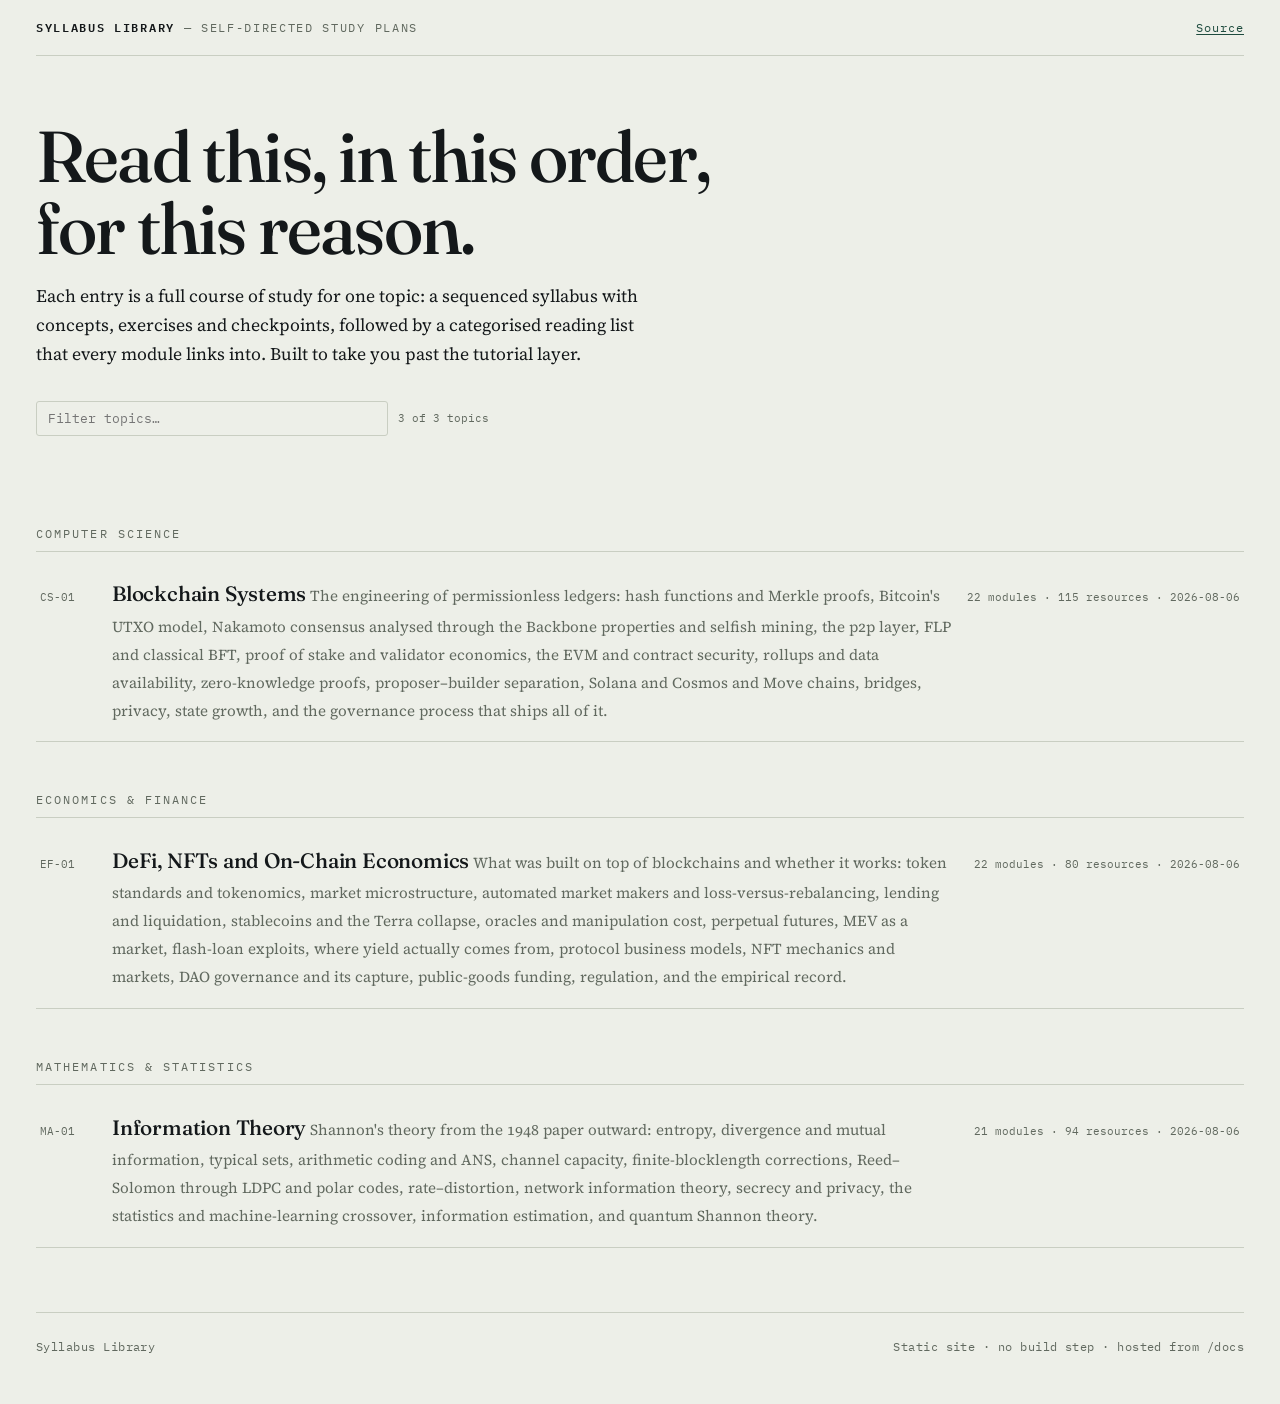
==== docs/index.html @ 89ff87d5 "Fill out the Talks & video groups on both blockchain pages The first pass shipped four entries on CS" ====
<!DOCTYPE html>
<html lang="en">
<head>
<meta charset="utf-8">
<meta name="viewport" content="width=device-width, initial-scale=1">
<title>Syllabus Library</title>
<meta name="description" content="Self-directed study plans: a deep syllabus and a vetted reading list for every topic in the library.">
<link rel="preconnect" href="https://fonts.googleapis.com">
<link rel="preconnect" href="https://fonts.gstatic.com" crossorigin>
<link href="https://fonts.googleapis.com/css2?family=Fraunces:opsz,wght@9..144,400;9..144,500&family=IBM+Plex+Mono:wght@400;600&family=Source+Serif+4:ital,opsz,wght@0,8..60,400;0,8..60,600;1,8..60,400&display=swap" rel="stylesheet">
<link rel="stylesheet" href="assets/style.css">
</head>
<body>
<a class="skip-link" href="#catalog">Skip to the catalog</a>

<div class="wrap">

  <header class="site-header">
    <a class="site-mark" href="./"><strong>Syllabus Library</strong> — self-directed study plans</a>
    <nav class="site-nav" aria-label="Site">
      <a href="https://github.com/USERNAME/REPO">Source</a>
    </nav>
  </header>

  <main>
    <div class="catalog-hero">
      <h1>Read this, in this order, for this reason.</h1>
      <p>Each entry is a full course of study for one topic: a sequenced syllabus with
         concepts, exercises and checkpoints, followed by a categorised reading list that
         every module links into. Built to take you past the tutorial layer.</p>

      <div class="filter">
        <label class="visually-hidden" for="q">Filter topics</label>
        <input id="q" type="search" placeholder="Filter topics…" autocomplete="off">
        <span class="filter-count" aria-live="polite"></span>
      </div>
    </div>

    <div id="catalog">
      <!--
        HOW TO ADD A TOPIC
        Insert a <li class="card"> inside the matching <ul class="card-list">.
        If no group fits, add a whole new <section class="cat-group"> in alphabetical
        order and delete nothing. Keep the markers below intact — they are the
        insertion points. Card template:

        <li class="card">
          <a href="TOPIC-SLUG/">
            <span class="card-code">TS-01</span>
            <span>
              <span class="card-title">Topic Title</span>
              <span class="card-desc">One line on what the syllabus covers and who it is for.</span>
            </span>
            <span class="card-meta">12 modules · 41 resources · 2026-08-02</span>
          </a>
        </li>
      -->

      <!-- CATALOG:START -->
      <section class="cat-group">
        <h2>Computer science</h2>
        <ul class="card-list">
          <li class="card">
            <a href="blockchain-systems/">
              <span class="card-code">CS-01</span>
              <span>
                <span class="card-title">Blockchain Systems</span>
                <span class="card-desc">The engineering of permissionless ledgers: hash functions and Merkle proofs, Bitcoin's UTXO model, Nakamoto consensus analysed through the Backbone properties and selfish mining, the p2p layer, FLP and classical BFT, proof of stake and validator economics, the EVM and contract security, rollups and data availability, zero-knowledge proofs, proposer–builder separation, Solana and Cosmos and Move chains, bridges, privacy, state growth, and the governance process that ships all of it.</span>
              </span>
              <span class="card-meta">22 modules · 115 resources · 2026-08-06</span>
            </a>
          </li>
        </ul>
      </section>
      <section class="cat-group">
        <h2>Economics &amp; finance</h2>
        <ul class="card-list">
          <li class="card">
            <a href="defi-and-onchain-economics/">
              <span class="card-code">EF-01</span>
              <span>
                <span class="card-title">DeFi, NFTs and On-Chain Economics</span>
                <span class="card-desc">What was built on top of blockchains and whether it works: token standards and tokenomics, market microstructure, automated market makers and loss-versus-rebalancing, lending and liquidation, stablecoins and the Terra collapse, oracles and manipulation cost, perpetual futures, MEV as a market, flash-loan exploits, where yield actually comes from, protocol business models, NFT mechanics and markets, DAO governance and its capture, public-goods funding, regulation, and the empirical record.</span>
              </span>
              <span class="card-meta">22 modules · 80 resources · 2026-08-06</span>
            </a>
          </li>
        </ul>
      </section>
      <section class="cat-group">
        <h2>Mathematics &amp; statistics</h2>
        <ul class="card-list">
          <li class="card">
            <a href="information-theory/">
              <span class="card-code">MA-01</span>
              <span>
                <span class="card-title">Information Theory</span>
                <span class="card-desc">Shannon's theory from the 1948 paper outward: entropy, divergence and mutual information, typical sets, arithmetic coding and ANS, channel capacity, finite-blocklength corrections, Reed–Solomon through LDPC and polar codes, rate–distortion, network information theory, secrecy and privacy, the statistics and machine-learning crossover, information estimation, and quantum Shannon theory.</span>
              </span>
              <span class="card-meta">21 modules · 94 resources · 2026-08-06</span>
            </a>
          </li>
        </ul>
      </section>
      <!-- CATALOG:END -->
    </div>
  </main>

  <footer class="site-footer">
    <span>Syllabus Library</span>
    <span>Static site · no build step · hosted from /docs</span>
  </footer>

</div>

<script src="assets/site.js" defer></script>
</body>
</html>
---- docs/assets/style.css ----
/* ============================================================
   Syllabus Library — shared stylesheet
   Every topic page uses these classes. Do not invent new ones
   without adding them here; page-local <style> blocks are not
   allowed. Class contract is documented in /CLAUDE.md.
   ============================================================ */

:root {
  --paper:      #edefe8;   /* cool oat paper */
  --paper-2:    #e3e6dc;   /* recessed panels */
  --ink:        #14181a;   /* body text */
  --muted:      #61695f;   /* secondary text */
  --spine:      #1e4b3e;   /* deep pine: rail, headings, links */
  --spine-soft: #d7e0d6;   /* pine at 12% */
  --mark:       #d8c24a;   /* aged mustard: citations, :target flag */
  --rule:       #c9cec2;   /* hairlines */

  --font-display: "Fraunces", Georgia, "Times New Roman", serif;
  --font-body:    "Source Serif 4", Georgia, serif;
  --font-mono:    "IBM Plex Mono", ui-monospace, "SFMono-Regular", Consolas, monospace;

  --measure: 68ch;
  --gap: 1.5rem;
}

@media (prefers-color-scheme: dark) {
  :root {
    --paper:      #10130f;
    --paper-2:    #181c17;
    --ink:        #e8ebe3;
    --muted:      #99a196;
    --spine:      #8fc9a8;
    --spine-soft: #1d271f;
    --mark:       #d8c24a;
    --rule:       #2b322a;
  }
}

*, *::before, *::after { box-sizing: border-box; }

html { scroll-behavior: smooth; scroll-padding-top: 2rem; }
@media (prefers-reduced-motion: reduce) {
  html { scroll-behavior: auto; }
  * { animation: none !important; transition: none !important; }
}

body {
  margin: 0;
  background: var(--paper);
  color: var(--ink);
  font-family: var(--font-body);
  font-size: 1.0625rem;
  line-height: 1.65;
  font-variant-numeric: oldstyle-nums;
}

a { color: var(--spine); text-underline-offset: 0.18em; }
a:focus-visible, button:focus-visible {
  outline: 2px solid var(--mark);
  outline-offset: 3px;
  border-radius: 2px;
}

.visually-hidden {
  position: absolute; width: 1px; height: 1px;
  margin: -1px; padding: 0; overflow: hidden;
  clip: rect(0 0 0 0); white-space: nowrap; border: 0;
}

.skip-link {
  position: absolute; left: -9999px; top: 0;
  background: var(--spine); color: var(--paper);
  padding: 0.6rem 1rem; z-index: 10;
}
.skip-link:focus { left: 0; }

/* ---------- shell ---------- */

.wrap { max-width: 78rem; margin: 0 auto; padding: 0 1.25rem; }

.site-header {
  border-bottom: 1px solid var(--rule);
  padding: 1.1rem 0;
  display: flex; align-items: baseline; justify-content: space-between; gap: 1rem;
  flex-wrap: wrap;
}
.site-mark {
  font-family: var(--font-mono);
  font-size: 0.75rem; letter-spacing: 0.14em; text-transform: uppercase;
  color: var(--muted); text-decoration: none;
}
.site-mark strong { color: var(--ink); font-weight: 600; }
.site-nav { font-family: var(--font-mono); font-size: 0.75rem; letter-spacing: 0.08em; }
.site-nav a { margin-left: 1.1rem; }

.site-footer {
  margin-top: 4rem; border-top: 1px solid var(--rule);
  padding: 1.5rem 0 3rem;
  font-family: var(--font-mono); font-size: 0.72rem;
  color: var(--muted); letter-spacing: 0.04em;
  display: flex; justify-content: space-between; gap: 1rem; flex-wrap: wrap;
}

/* ---------- topic hero ---------- */

.topic-hero { padding: 3.5rem 0 2rem; border-bottom: 1px solid var(--rule); }
.eyebrow {
  font-family: var(--font-mono); font-size: 0.72rem;
  letter-spacing: 0.18em; text-transform: uppercase; color: var(--muted);
  margin: 0 0 0.9rem;
}
.topic-hero h1 {
  font-family: var(--font-display);
  font-weight: 500; font-size: clamp(2.4rem, 6vw, 4rem);
  line-height: 1.02; letter-spacing: -0.02em; margin: 0 0 1rem;
  max-width: 20ch;
}
.lede { max-width: var(--measure); font-size: 1.1rem; margin: 0 0 1.5rem; }
.meta-row {
  display: flex; flex-wrap: wrap; gap: 0.4rem 0.5rem;
  font-family: var(--font-mono); font-size: 0.7rem; letter-spacing: 0.06em;
  text-transform: uppercase;
}
.meta {
  border: 1px solid var(--rule); border-radius: 999px;
  padding: 0.25rem 0.7rem; color: var(--muted);
}

/* ---------- two-column layout with module spine ---------- */

.layout {
  display: grid; grid-template-columns: 13.5rem minmax(0, 1fr);
  gap: 3rem; padding-top: 2.5rem; align-items: start;
}
@media (max-width: 62rem) { .layout { grid-template-columns: 1fr; gap: 1.5rem; } }

.rail { position: sticky; top: 1.5rem; font-family: var(--font-mono); font-size: 0.72rem; }
@media (max-width: 62rem) {
  .rail { position: static; border-bottom: 1px solid var(--rule); padding-bottom: 1rem; }
}
.rail-label {
  letter-spacing: 0.16em; text-transform: uppercase; color: var(--muted);
  margin: 0 0 0.75rem;
}
.rail-list { list-style: none; margin: 0; padding: 0; }
.rail-item { border-left: 2px solid var(--rule); }
.rail-item a {
  display: grid; grid-template-columns: 2.6rem 1fr; gap: 0.4rem;
  padding: 0.32rem 0 0.32rem 0.7rem;
  text-decoration: none; color: var(--muted); line-height: 1.35;
}
.rail-item a:hover { color: var(--ink); }
.rail-item.is-active { border-left-color: var(--spine); }
.rail-item.is-active a { color: var(--spine); }
.rail-code { color: var(--muted); }

/* ---------- sections & modules ---------- */

.content { min-width: 0; }
.section { margin: 0 0 3.5rem; }
.section > p, .section > ul, .section > ol { max-width: var(--measure); }
.section-title {
  font-family: var(--font-mono); font-size: 0.72rem;
  letter-spacing: 0.18em; text-transform: uppercase; color: var(--muted);
  font-weight: 400; margin: 0 0 1.1rem;
  padding-bottom: 0.5rem; border-bottom: 1px solid var(--rule);
}

.module { padding: 2rem 0; border-top: 1px solid var(--rule); scroll-margin-top: 1.5rem; }
.module:first-of-type { border-top: none; padding-top: 0.5rem; }
.module-head { display: flex; align-items: baseline; gap: 0.85rem; flex-wrap: wrap; }
.module-code {
  font-family: var(--font-mono); font-size: 0.72rem; letter-spacing: 0.1em;
  color: var(--paper); background: var(--spine);
  padding: 0.2rem 0.5rem; border-radius: 3px;
}
.module-title {
  font-family: var(--font-display); font-weight: 500;
  font-size: clamp(1.5rem, 3vw, 2rem); line-height: 1.15;
  letter-spacing: -0.015em; margin: 0;
}
.module-effort {
  font-family: var(--font-mono); font-size: 0.7rem;
  color: var(--muted); letter-spacing: 0.06em;
}
.module-why { max-width: var(--measure); font-style: italic; color: var(--muted); margin: 0.9rem 0 1.4rem; }
.module h4 {
  font-family: var(--font-mono); font-size: 0.7rem; font-weight: 400;
  letter-spacing: 0.16em; text-transform: uppercase; color: var(--muted);
  margin: 1.5rem 0 0.5rem;
}
.module ul, .module ol { max-width: var(--measure); padding-left: 1.15rem; margin: 0.4rem 0; }
.module li { margin: 0.35rem 0; }
.concepts > li > ul { margin-top: 0.3rem; }

/* ---------- citations (module -> resource) ---------- */

/* Citation titles wrap: real resource titles run to 70+ characters and would
   otherwise force horizontal scrolling on narrow screens. The R-NN code must
   still never orphan from the title, so ::after is glued to the last word with
   a non-breaking space and kept unbreakable itself. */
.cite {
  text-decoration: none;
  border-bottom: 2px solid var(--mark);
  padding-bottom: 0.05em;
  overflow-wrap: break-word;
}
.cite:hover { background: color-mix(in srgb, var(--mark) 28%, transparent); }
.cite::after {
  content: "\00a0" attr(data-code);
  font-family: var(--font-mono); font-size: 0.68em; color: var(--muted);
  white-space: nowrap;
}
/* Inline code. Identifier-length tokens (process_attestation, eth_getStorageAt)
   are unbreakable by default, so a single one sets the min-content width of its
   flex line and pushes the whole page into horizontal scroll at 380 px — the
   same failure mode the .cite rule above exists to prevent. `anywhere` rather
   than `break-word`: only `anywhere` shrinks the element's min-content width,
   and min-content is what sizes the flex line inside .assigned li. */
code {
  font-family: var(--font-mono);
  font-size: 0.86em;
  overflow-wrap: anywhere;
}

.assigned { list-style: none; padding-left: 0 !important; }
.assigned li { display: flex; gap: 0.55rem; align-items: baseline; }
.assigned li::before {
  content: "→"; color: var(--muted); font-family: var(--font-mono); font-size: 0.8em;
}

/* ---------- callouts ---------- */

.callout {
  max-width: var(--measure);
  background: var(--paper-2);
  border-left: 3px solid var(--rule);
  padding: 0.9rem 1.1rem; margin: 1.1rem 0;
  border-radius: 0 4px 4px 0;
}
.callout > :first-child { margin-top: 0; }
.callout > :last-child { margin-bottom: 0; }
.callout h4 { margin-top: 0 !important; }
.callout--practice { border-left-color: var(--spine); }
.callout--check    { border-left-color: var(--mark); }
.callout--trap     { border-left-color: var(--muted); }

/* ---------- checklists ---------- */

.checklist { list-style: none; padding-left: 0; max-width: var(--measure); }
.checklist li { display: flex; gap: 0.7rem; align-items: baseline; margin: 0.5rem 0; }
.checklist li::before {
  content: "☐"; color: var(--spine); font-size: 1.05em; line-height: 1;
}

/* ---------- resources ---------- */

.resource-group { margin: 0 0 2.5rem; }
.resource-group h3 {
  font-family: var(--font-display); font-weight: 500; font-size: 1.35rem;
  margin: 0 0 0.25rem; letter-spacing: -0.01em;
}
.resource-group > p { max-width: var(--measure); color: var(--muted); margin: 0 0 1rem; font-size: 0.95rem; }
.resource-list { list-style: none; margin: 0; padding: 0; }

.resource {
  border-top: 1px solid var(--rule);
  padding: 1.1rem 0 1.1rem 4.25rem;
  position: relative;
  scroll-margin-top: 2rem;
}
.resource:last-child { border-bottom: 1px solid var(--rule); }
@media (max-width: 40rem) { .resource { padding-left: 0; } }

.r-code {
  position: absolute; left: 0; top: 1.15rem;
  font-family: var(--font-mono); font-size: 0.7rem; letter-spacing: 0.08em;
  color: var(--muted);
}
@media (max-width: 40rem) { .r-code { position: static; display: block; margin-bottom: 0.3rem; } }

.r-title { font-weight: 600; }
.r-byline { color: var(--muted); }
.r-note { max-width: var(--measure); margin: 0.35rem 0 0.5rem; }
.r-tags { display: flex; flex-wrap: wrap; gap: 0.35rem; margin: 0.5rem 0 0; }
.tag {
  font-family: var(--font-mono); font-size: 0.64rem; letter-spacing: 0.08em;
  text-transform: uppercase; color: var(--muted);
  border: 1px solid var(--rule); border-radius: 3px; padding: 0.15rem 0.45rem;
}
.tag--free  { color: var(--spine); border-color: var(--spine); }
.tag--paid  { color: var(--muted); }
.tag--core  { background: var(--spine); color: var(--paper); border-color: var(--spine); }
.tag--unverified { border-style: dashed; }
.r-used {
  display: block; margin-top: 0.45rem;
  font-family: var(--font-mono); font-size: 0.68rem; color: var(--muted);
}
.r-used a { margin-right: 0.4rem; }

/* jump-to-resource flag */
.resource:target { background: color-mix(in srgb, var(--mark) 22%, transparent); }
.resource:target .r-code { color: var(--ink); }

/* ---------- index / catalog ---------- */

.catalog-hero { padding: 4rem 0 2.5rem; }
.catalog-hero h1 {
  font-family: var(--font-display); font-weight: 500;
  font-size: clamp(2.6rem, 7vw, 4.5rem); line-height: 1; letter-spacing: -0.025em;
  margin: 0 0 1.1rem; max-width: 16ch;
}
.catalog-hero p { max-width: var(--measure); font-size: 1.1rem; margin: 0; }

.filter { margin: 2rem 0 0; display: flex; gap: 0.6rem; align-items: center; flex-wrap: wrap; }
.filter input {
  font-family: var(--font-mono); font-size: 0.8rem;
  background: transparent; color: var(--ink);
  border: 1px solid var(--rule); border-radius: 3px;
  padding: 0.5rem 0.7rem; width: min(22rem, 100%);
}
.filter-count { font-family: var(--font-mono); font-size: 0.7rem; color: var(--muted); }

.cat-group { margin: 3rem 0 0; }
.cat-group > h2 {
  font-family: var(--font-mono); font-size: 0.72rem; font-weight: 400;
  letter-spacing: 0.18em; text-transform: uppercase; color: var(--muted);
  border-bottom: 1px solid var(--rule); padding-bottom: 0.5rem; margin: 0 0 0.5rem;
}
.card-list { list-style: none; margin: 0; padding: 0; }
.card { border-bottom: 1px solid var(--rule); }
.card > a {
  display: grid; grid-template-columns: 3.5rem minmax(0, 1fr) auto;
  gap: 1rem; align-items: baseline;
  padding: 1.1rem 0.25rem; text-decoration: none; color: inherit;
}
@media (max-width: 46rem) {
  .card > a { grid-template-columns: 1fr; gap: 0.35rem; }
}
.card > a:hover { background: var(--spine-soft); }
.card-code { font-family: var(--font-mono); font-size: 0.7rem; color: var(--muted); }
.card-title { font-family: var(--font-display); font-size: 1.3rem; font-weight: 500; letter-spacing: -0.01em; }
.card-desc { color: var(--muted); font-size: 0.95rem; margin-top: 0.2rem; }
.card-meta { font-family: var(--font-mono); font-size: 0.68rem; color: var(--muted); white-space: nowrap; }
.empty-state {
  border: 1px dashed var(--rule); border-radius: 4px;
  padding: 2rem; color: var(--muted); max-width: var(--measure);
}
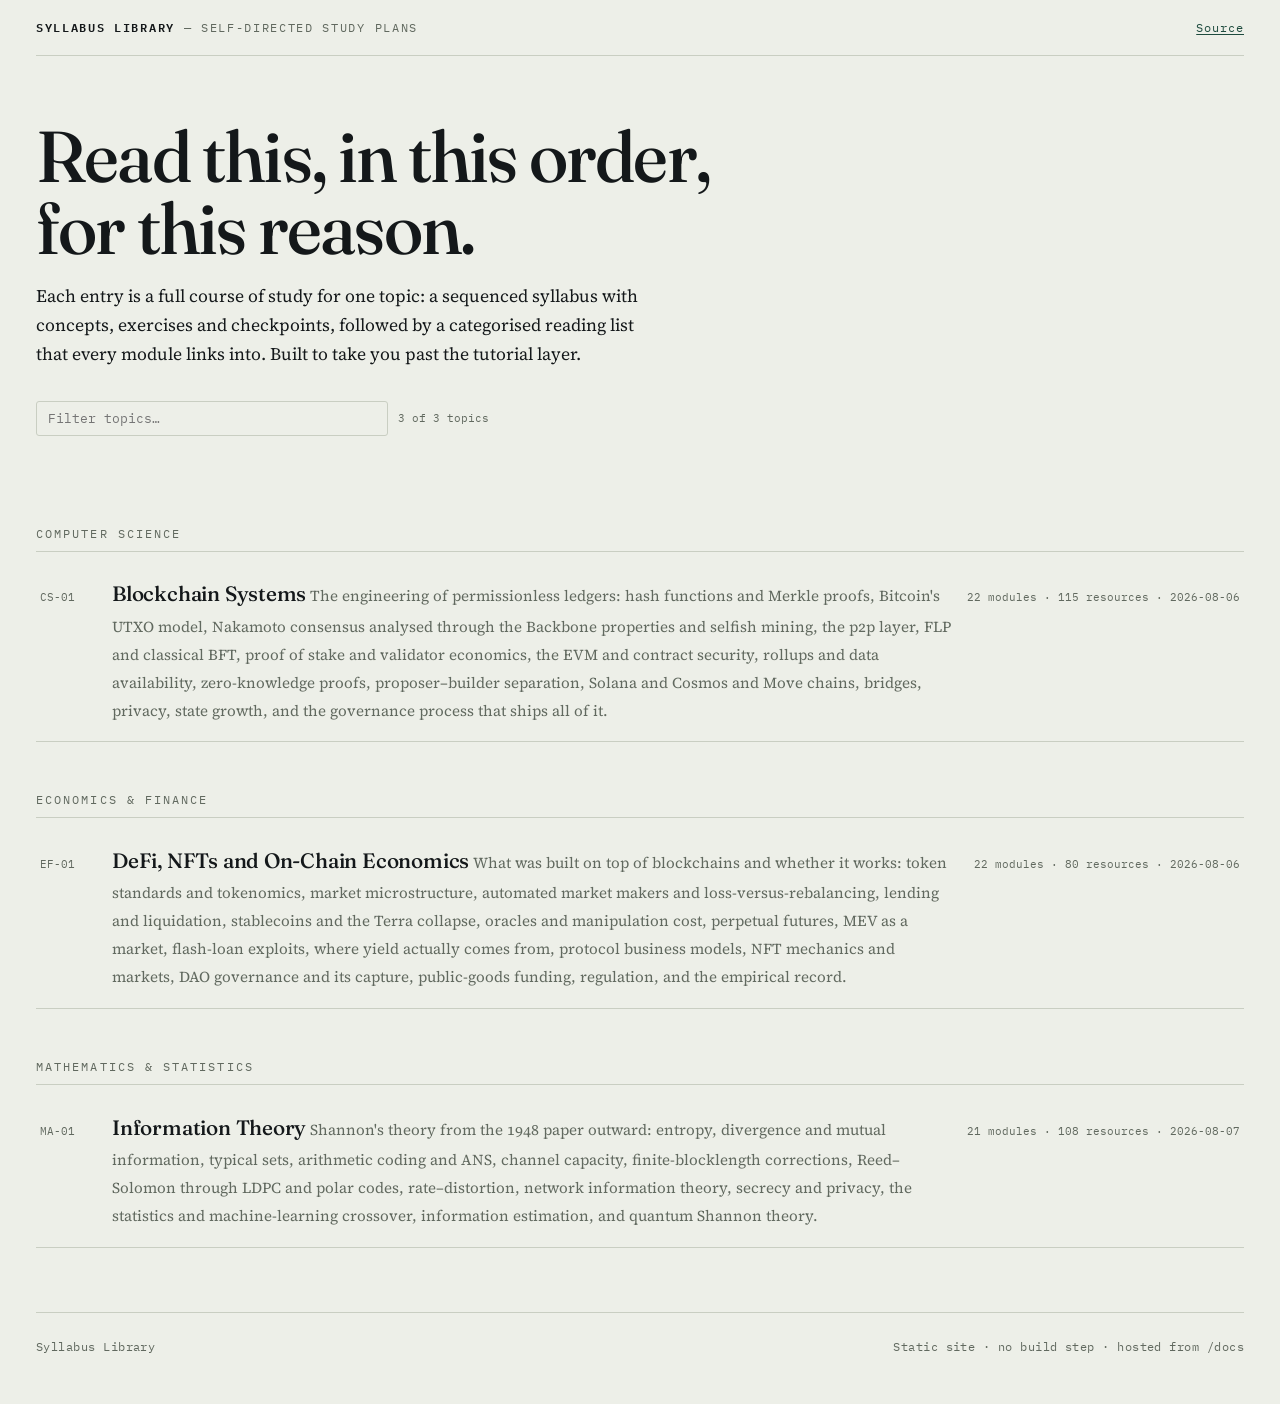
==== commit 2f231ac3: "Fill out the Talks & video group on the Information Theory page The thin-group rule added to CLAUDE." ====
--- a/docs/index.html
+++ b/docs/index.html
@@ -97,7 +97,7 @@
                 <span class="card-title">Information Theory</span>
                 <span class="card-desc">Shannon's theory from the 1948 paper outward: entropy, divergence and mutual information, typical sets, arithmetic coding and ANS, channel capacity, finite-blocklength corrections, Reed–Solomon through LDPC and polar codes, rate–distortion, network information theory, secrecy and privacy, the statistics and machine-learning crossover, information estimation, and quantum Shannon theory.</span>
               </span>
-              <span class="card-meta">21 modules · 94 resources · 2026-08-06</span>
+              <span class="card-meta">21 modules · 108 resources · 2026-08-07</span>
             </a>
           </li>
         </ul>
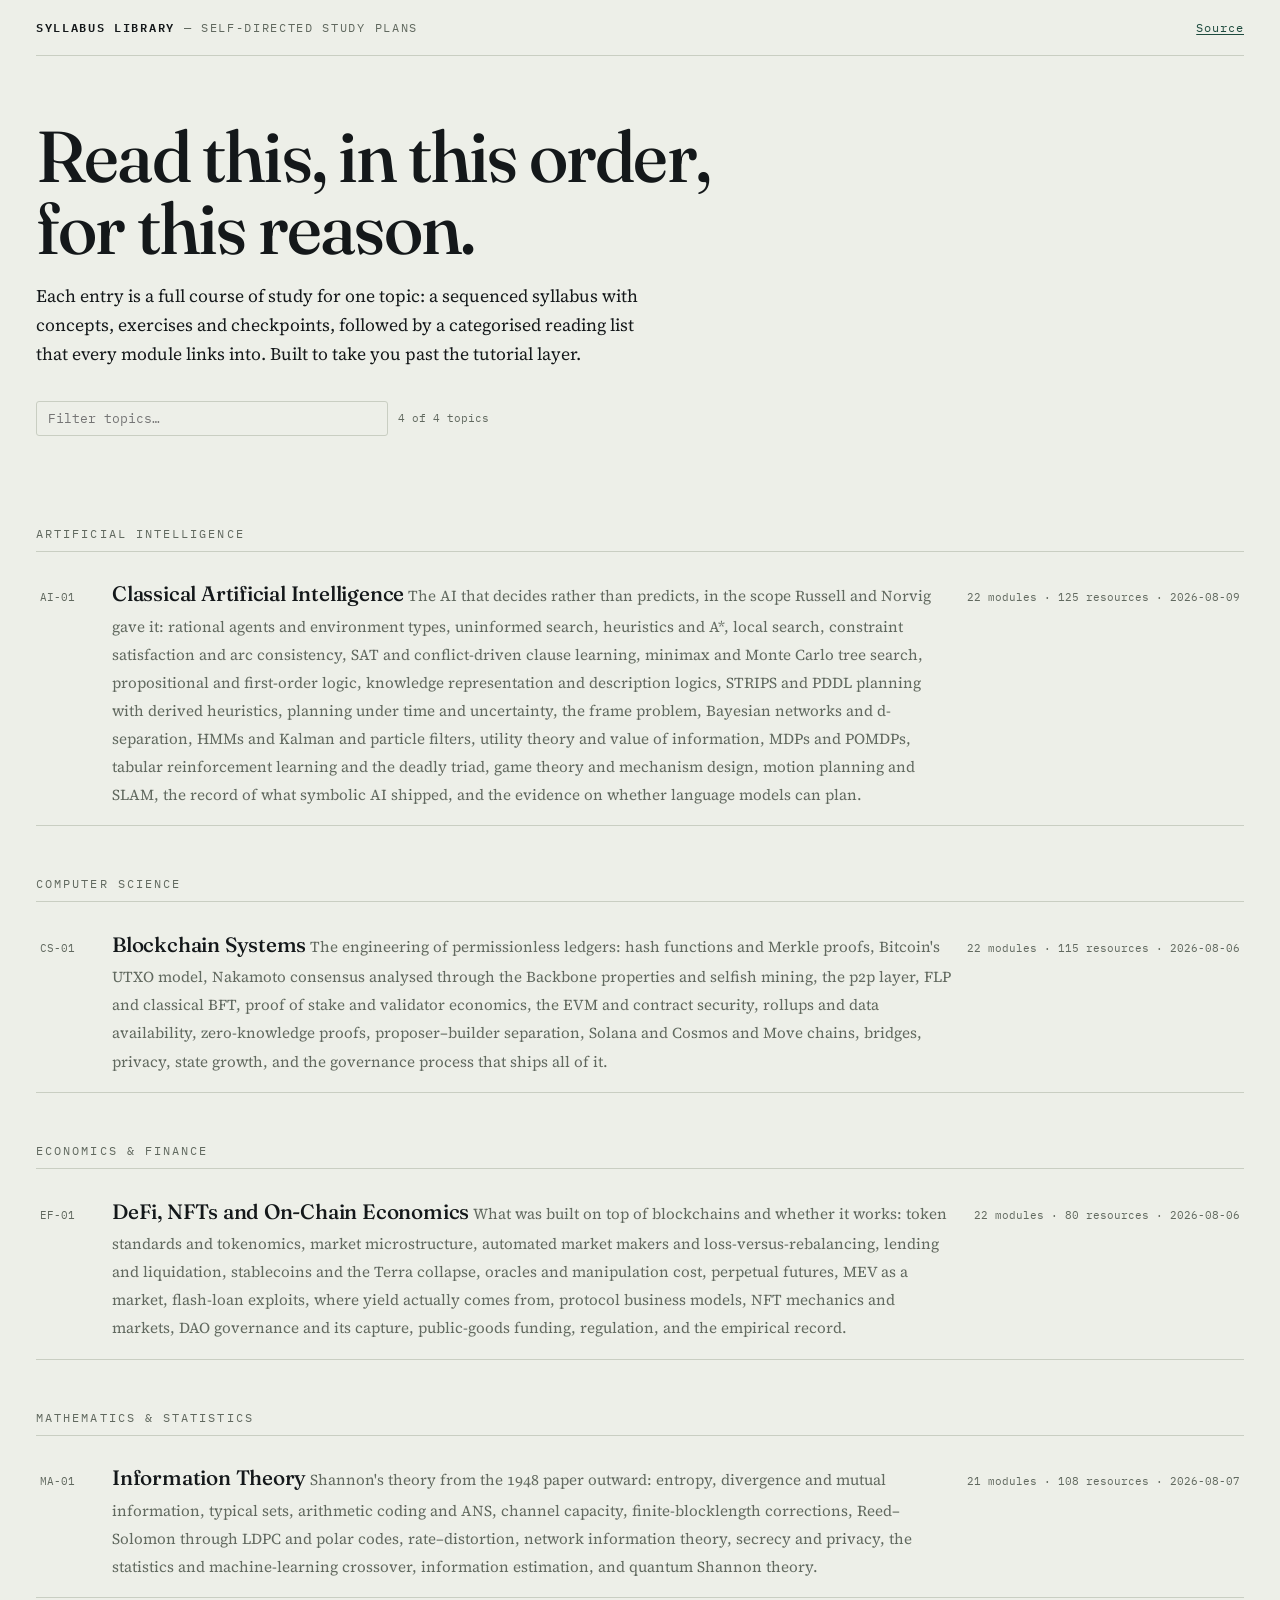
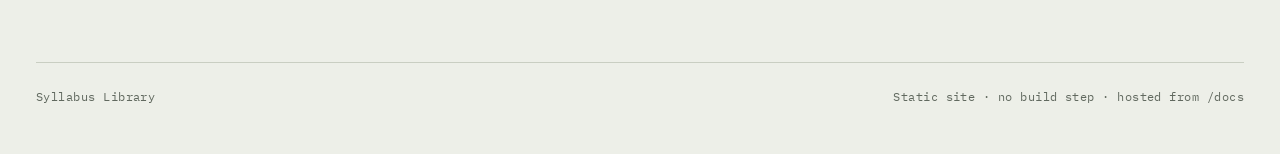
==== commit 136978fb: "Add Classical Artificial Intelligence syllabus (AI-01) The library had no AI or machine-learning cov" ====
--- a/docs/index.html
+++ b/docs/index.html
@@ -58,6 +58,21 @@
 
       <!-- CATALOG:START -->
       <section class="cat-group">
+        <h2>Artificial intelligence</h2>
+        <ul class="card-list">
+          <li class="card">
+            <a href="classical-ai/">
+              <span class="card-code">AI-01</span>
+              <span>
+                <span class="card-title">Classical Artificial Intelligence</span>
+                <span class="card-desc">The AI that decides rather than predicts, in the scope Russell and Norvig gave it: rational agents and environment types, uninformed search, heuristics and A*, local search, constraint satisfaction and arc consistency, SAT and conflict-driven clause learning, minimax and Monte Carlo tree search, propositional and first-order logic, knowledge representation and description logics, STRIPS and PDDL planning with derived heuristics, planning under time and uncertainty, the frame problem, Bayesian networks and d-separation, HMMs and Kalman and particle filters, utility theory and value of information, MDPs and POMDPs, tabular reinforcement learning and the deadly triad, game theory and mechanism design, motion planning and SLAM, the record of what symbolic AI shipped, and the evidence on whether language models can plan.</span>
+              </span>
+              <span class="card-meta">22 modules · 125 resources · 2026-08-09</span>
+            </a>
+          </li>
+        </ul>
+      </section>
+      <section class="cat-group">
         <h2>Computer science</h2>
         <ul class="card-list">
           <li class="card">
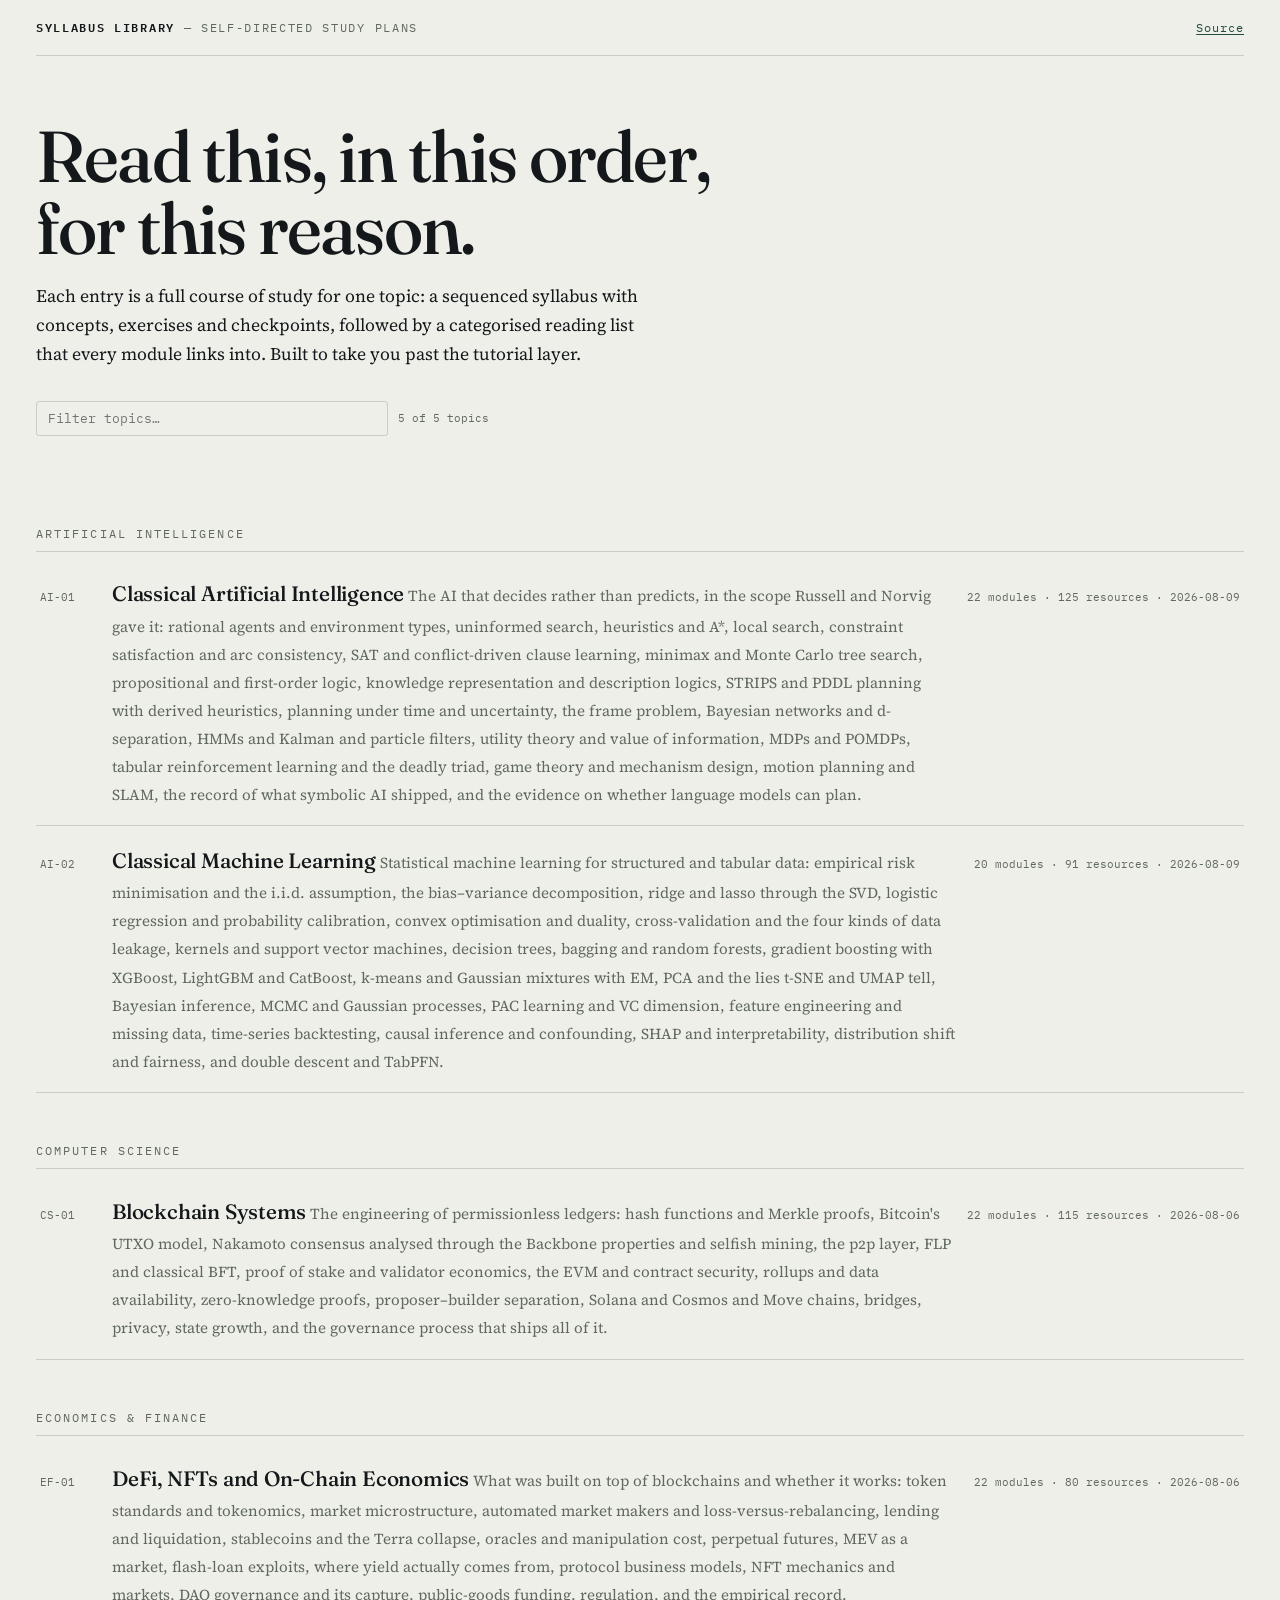
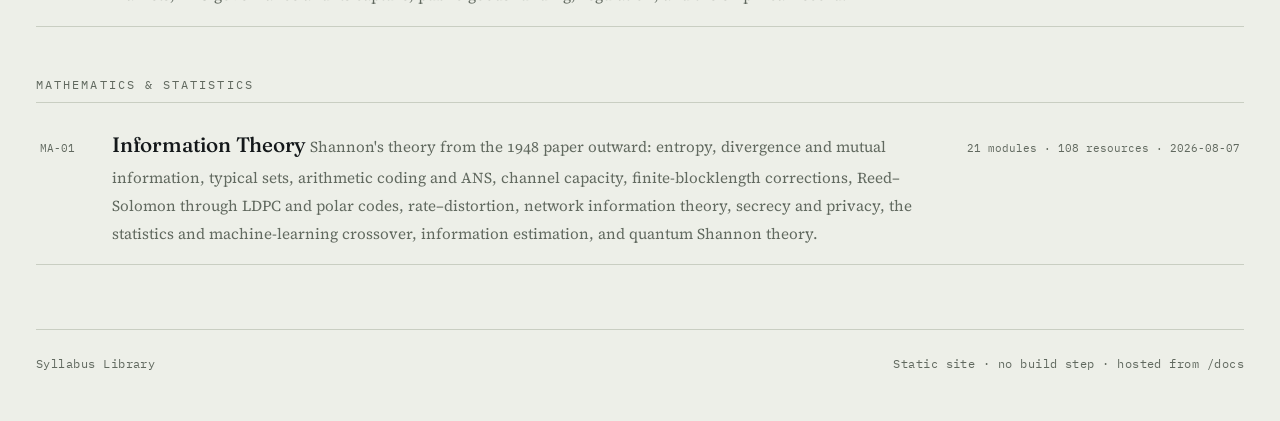
==== commit f6774bf1: "Add Classical Machine Learning syllabus (AI-02) Second of five. Statistical machine learning for str" ====
--- a/docs/index.html
+++ b/docs/index.html
@@ -70,6 +70,16 @@
               <span class="card-meta">22 modules · 125 resources · 2026-08-09</span>
             </a>
           </li>
+          <li class="card">
+            <a href="classical-machine-learning/">
+              <span class="card-code">AI-02</span>
+              <span>
+                <span class="card-title">Classical Machine Learning</span>
+                <span class="card-desc">Statistical machine learning for structured and tabular data: empirical risk minimisation and the i.i.d. assumption, the bias–variance decomposition, ridge and lasso through the SVD, logistic regression and probability calibration, convex optimisation and duality, cross-validation and the four kinds of data leakage, kernels and support vector machines, decision trees, bagging and random forests, gradient boosting with XGBoost, LightGBM and CatBoost, k-means and Gaussian mixtures with EM, PCA and the lies t-SNE and UMAP tell, Bayesian inference, MCMC and Gaussian processes, PAC learning and VC dimension, feature engineering and missing data, time-series backtesting, causal inference and confounding, SHAP and interpretability, distribution shift and fairness, and double descent and TabPFN.</span>
+              </span>
+              <span class="card-meta">20 modules · 91 resources · 2026-08-09</span>
+            </a>
+          </li>
         </ul>
       </section>
       <section class="cat-group">
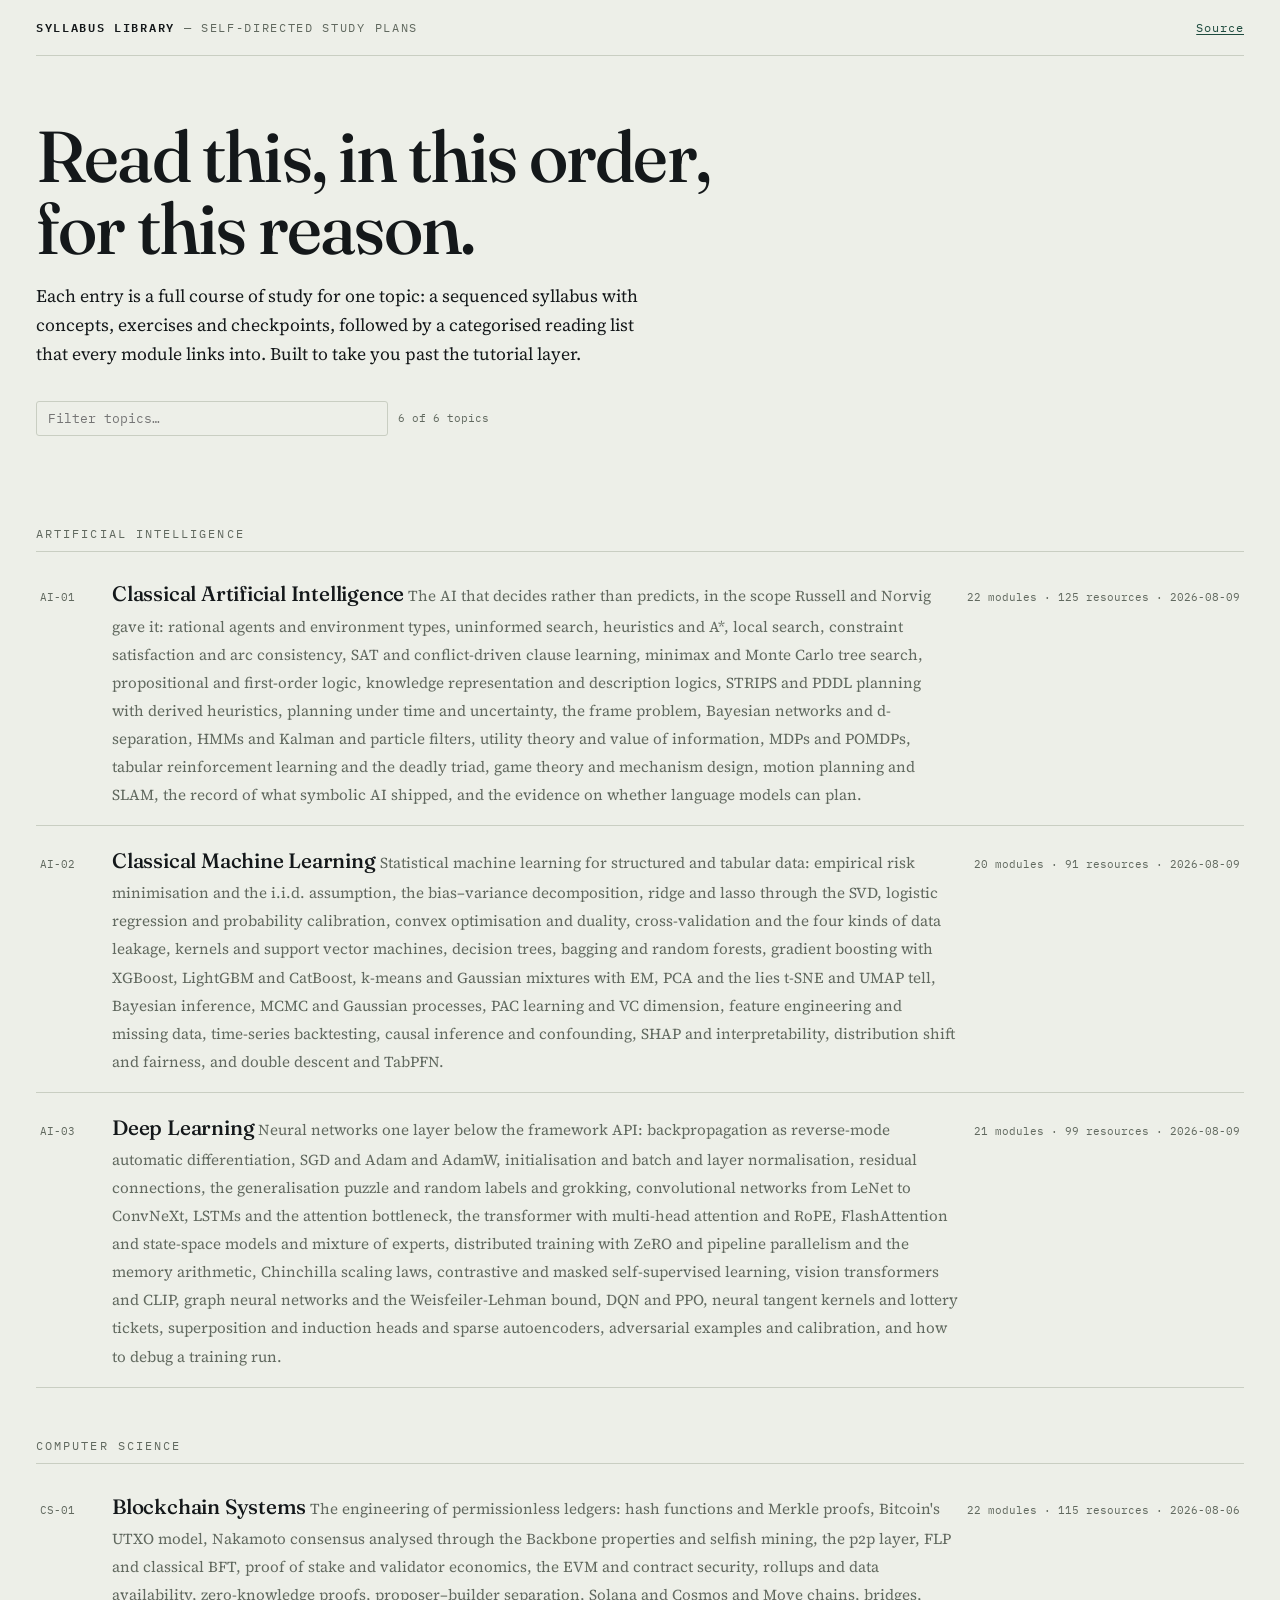
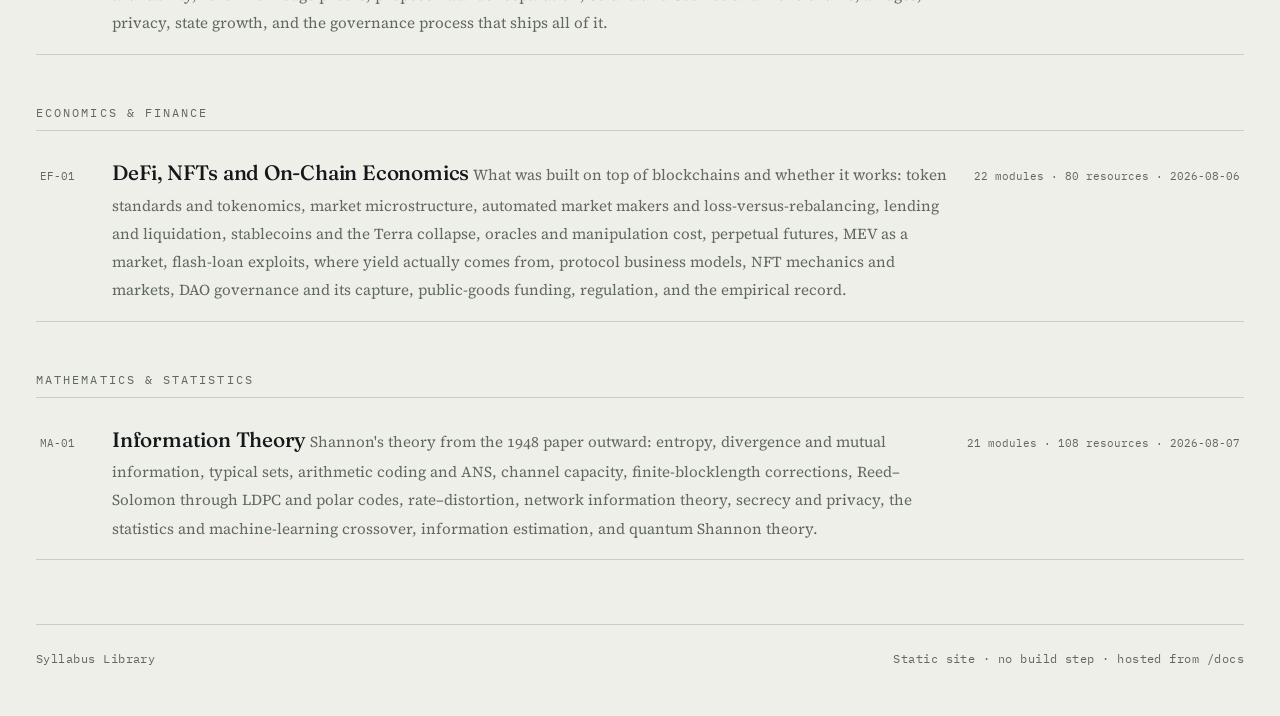
==== commit 12721063: "Add Deep Learning syllabus (AI-03) Third of five. Neural networks one layer below the framework API," ====
--- a/docs/index.html
+++ b/docs/index.html
@@ -80,6 +80,16 @@
               <span class="card-meta">20 modules · 91 resources · 2026-08-09</span>
             </a>
           </li>
+          <li class="card">
+            <a href="deep-learning/">
+              <span class="card-code">AI-03</span>
+              <span>
+                <span class="card-title">Deep Learning</span>
+                <span class="card-desc">Neural networks one layer below the framework API: backpropagation as reverse-mode automatic differentiation, SGD and Adam and AdamW, initialisation and batch and layer normalisation, residual connections, the generalisation puzzle and random labels and grokking, convolutional networks from LeNet to ConvNeXt, LSTMs and the attention bottleneck, the transformer with multi-head attention and RoPE, FlashAttention and state-space models and mixture of experts, distributed training with ZeRO and pipeline parallelism and the memory arithmetic, Chinchilla scaling laws, contrastive and masked self-supervised learning, vision transformers and CLIP, graph neural networks and the Weisfeiler-Lehman bound, DQN and PPO, neural tangent kernels and lottery tickets, superposition and induction heads and sparse autoencoders, adversarial examples and calibration, and how to debug a training run.</span>
+              </span>
+              <span class="card-meta">21 modules · 99 resources · 2026-08-09</span>
+            </a>
+          </li>
         </ul>
       </section>
       <section class="cat-group">
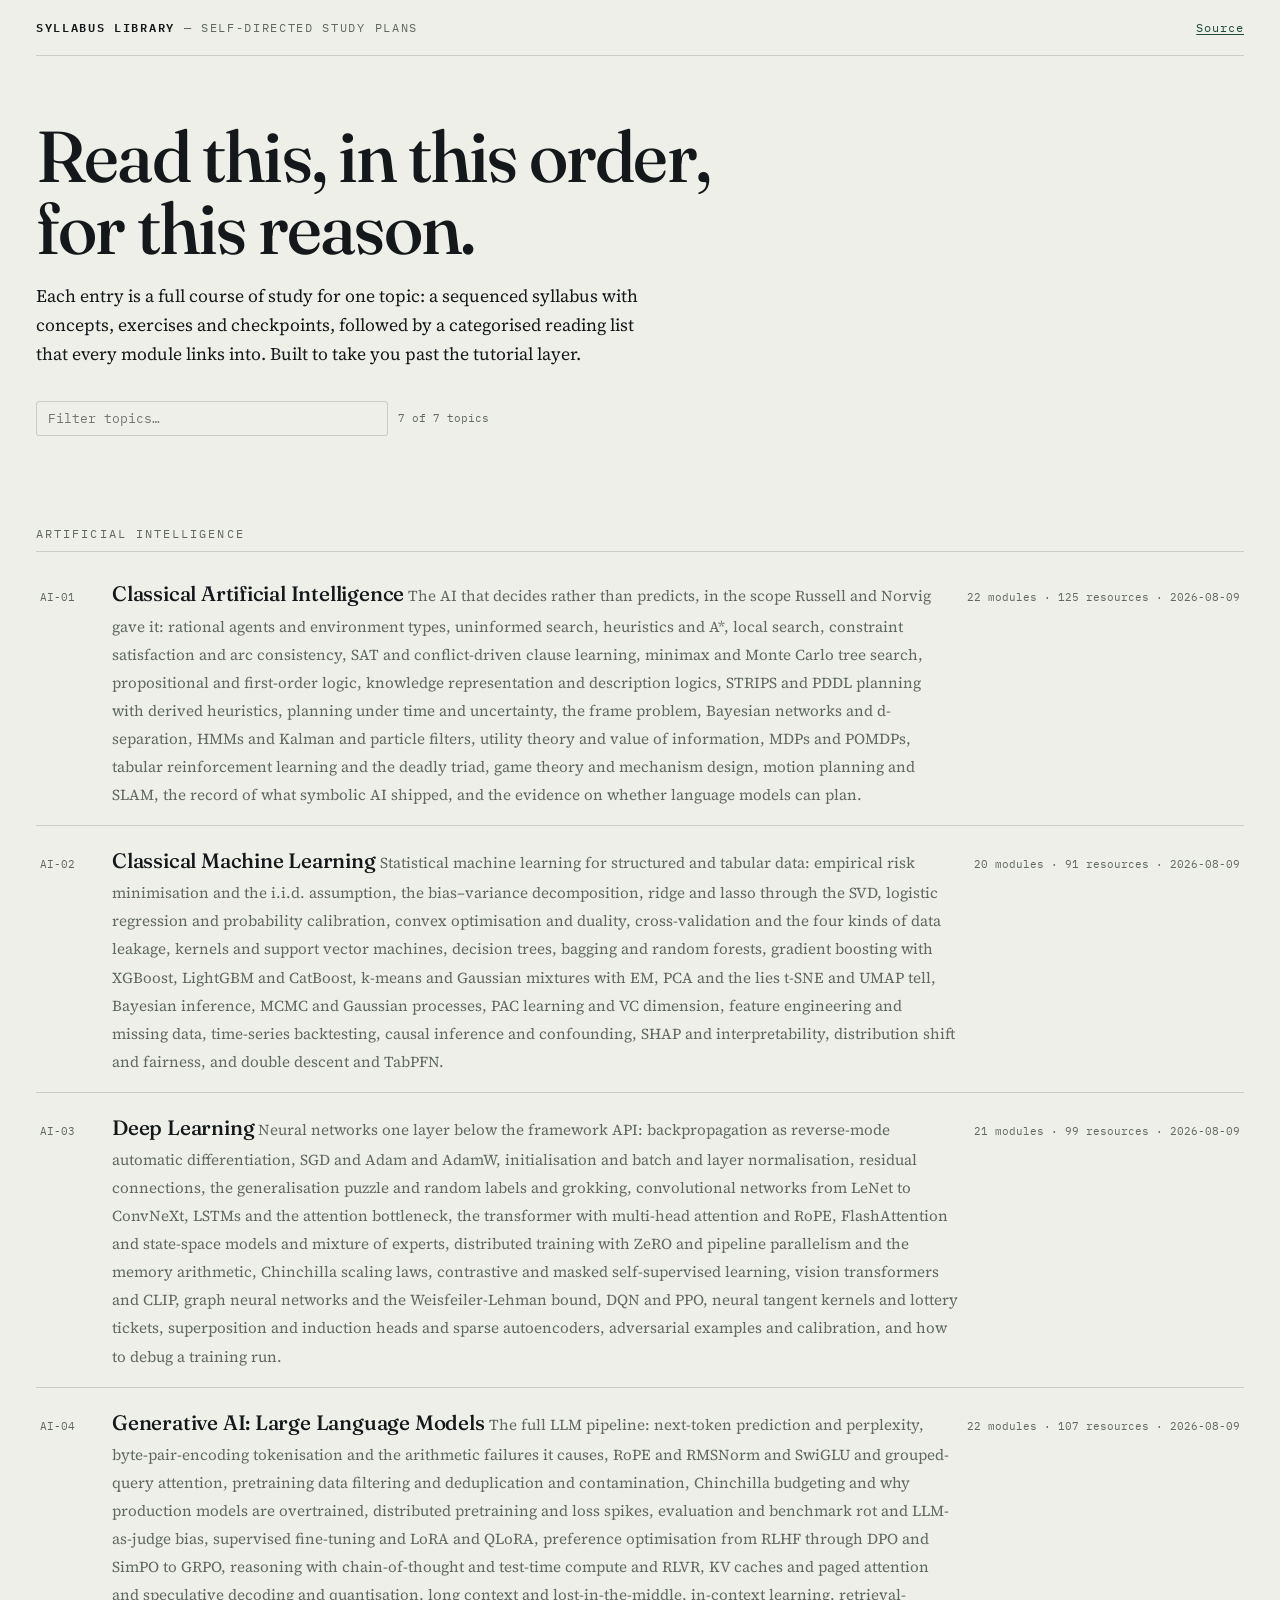
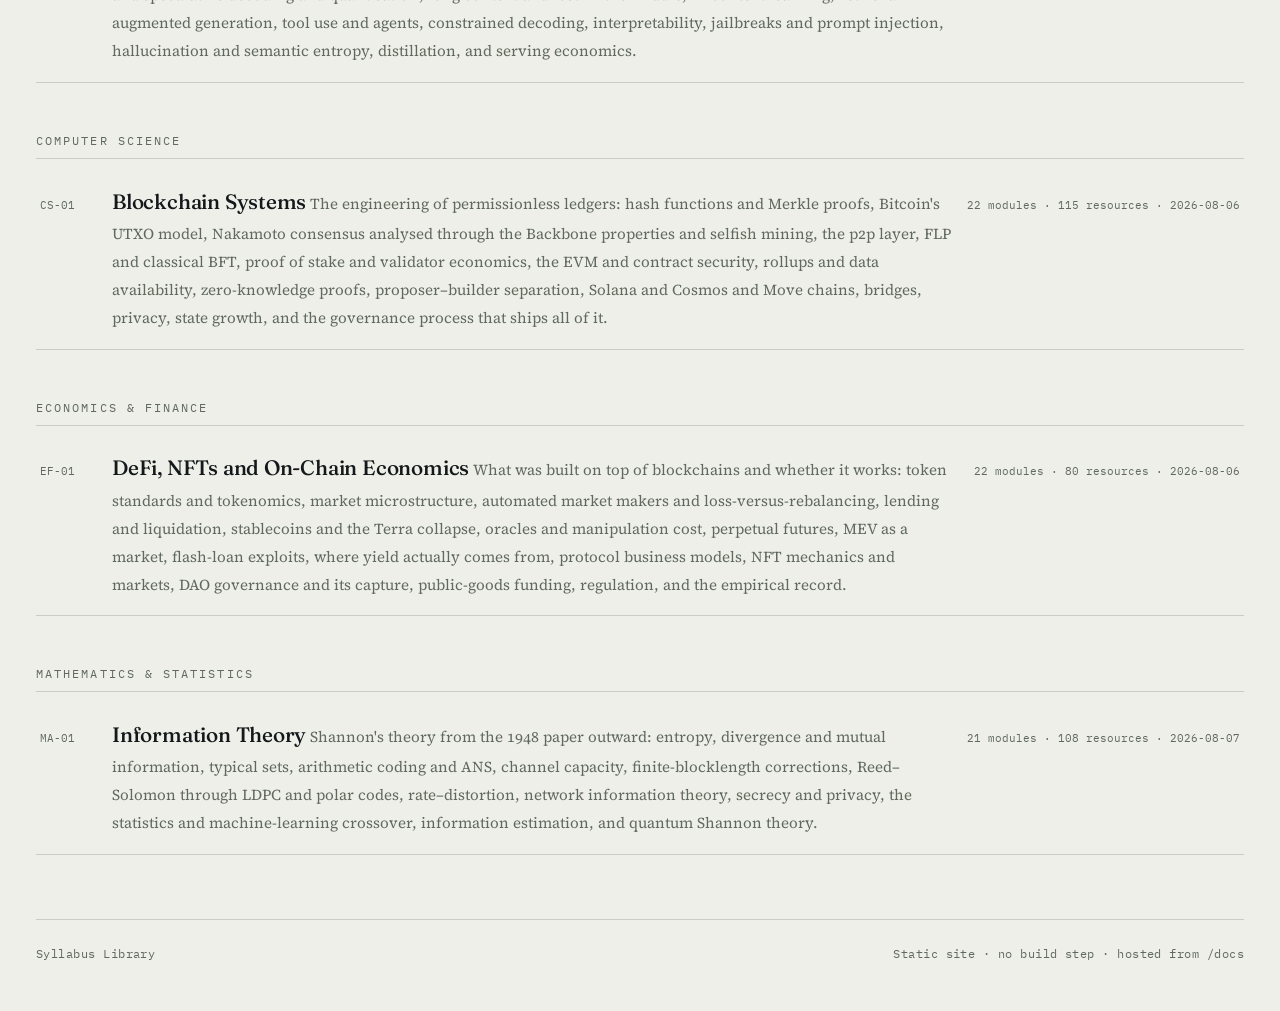
==== commit 6a86a442: "Add Large Language Models syllabus (AI-04) Fourth of five. The full LLM pipeline, assuming the trans" ====
--- a/docs/index.html
+++ b/docs/index.html
@@ -90,6 +90,16 @@
               <span class="card-meta">21 modules · 99 resources · 2026-08-09</span>
             </a>
           </li>
+          <li class="card">
+            <a href="large-language-models/">
+              <span class="card-code">AI-04</span>
+              <span>
+                <span class="card-title">Generative AI: Large Language Models</span>
+                <span class="card-desc">The full LLM pipeline: next-token prediction and perplexity, byte-pair-encoding tokenisation and the arithmetic failures it causes, RoPE and RMSNorm and SwiGLU and grouped-query attention, pretraining data filtering and deduplication and contamination, Chinchilla budgeting and why production models are overtrained, distributed pretraining and loss spikes, evaluation and benchmark rot and LLM-as-judge bias, supervised fine-tuning and LoRA and QLoRA, preference optimisation from RLHF through DPO and SimPO to GRPO, reasoning with chain-of-thought and test-time compute and RLVR, KV caches and paged attention and speculative decoding and quantisation, long context and lost-in-the-middle, in-context learning, retrieval-augmented generation, tool use and agents, constrained decoding, interpretability, jailbreaks and prompt injection, hallucination and semantic entropy, distillation, and serving economics.</span>
+              </span>
+              <span class="card-meta">22 modules · 107 resources · 2026-08-09</span>
+            </a>
+          </li>
         </ul>
       </section>
       <section class="cat-group">
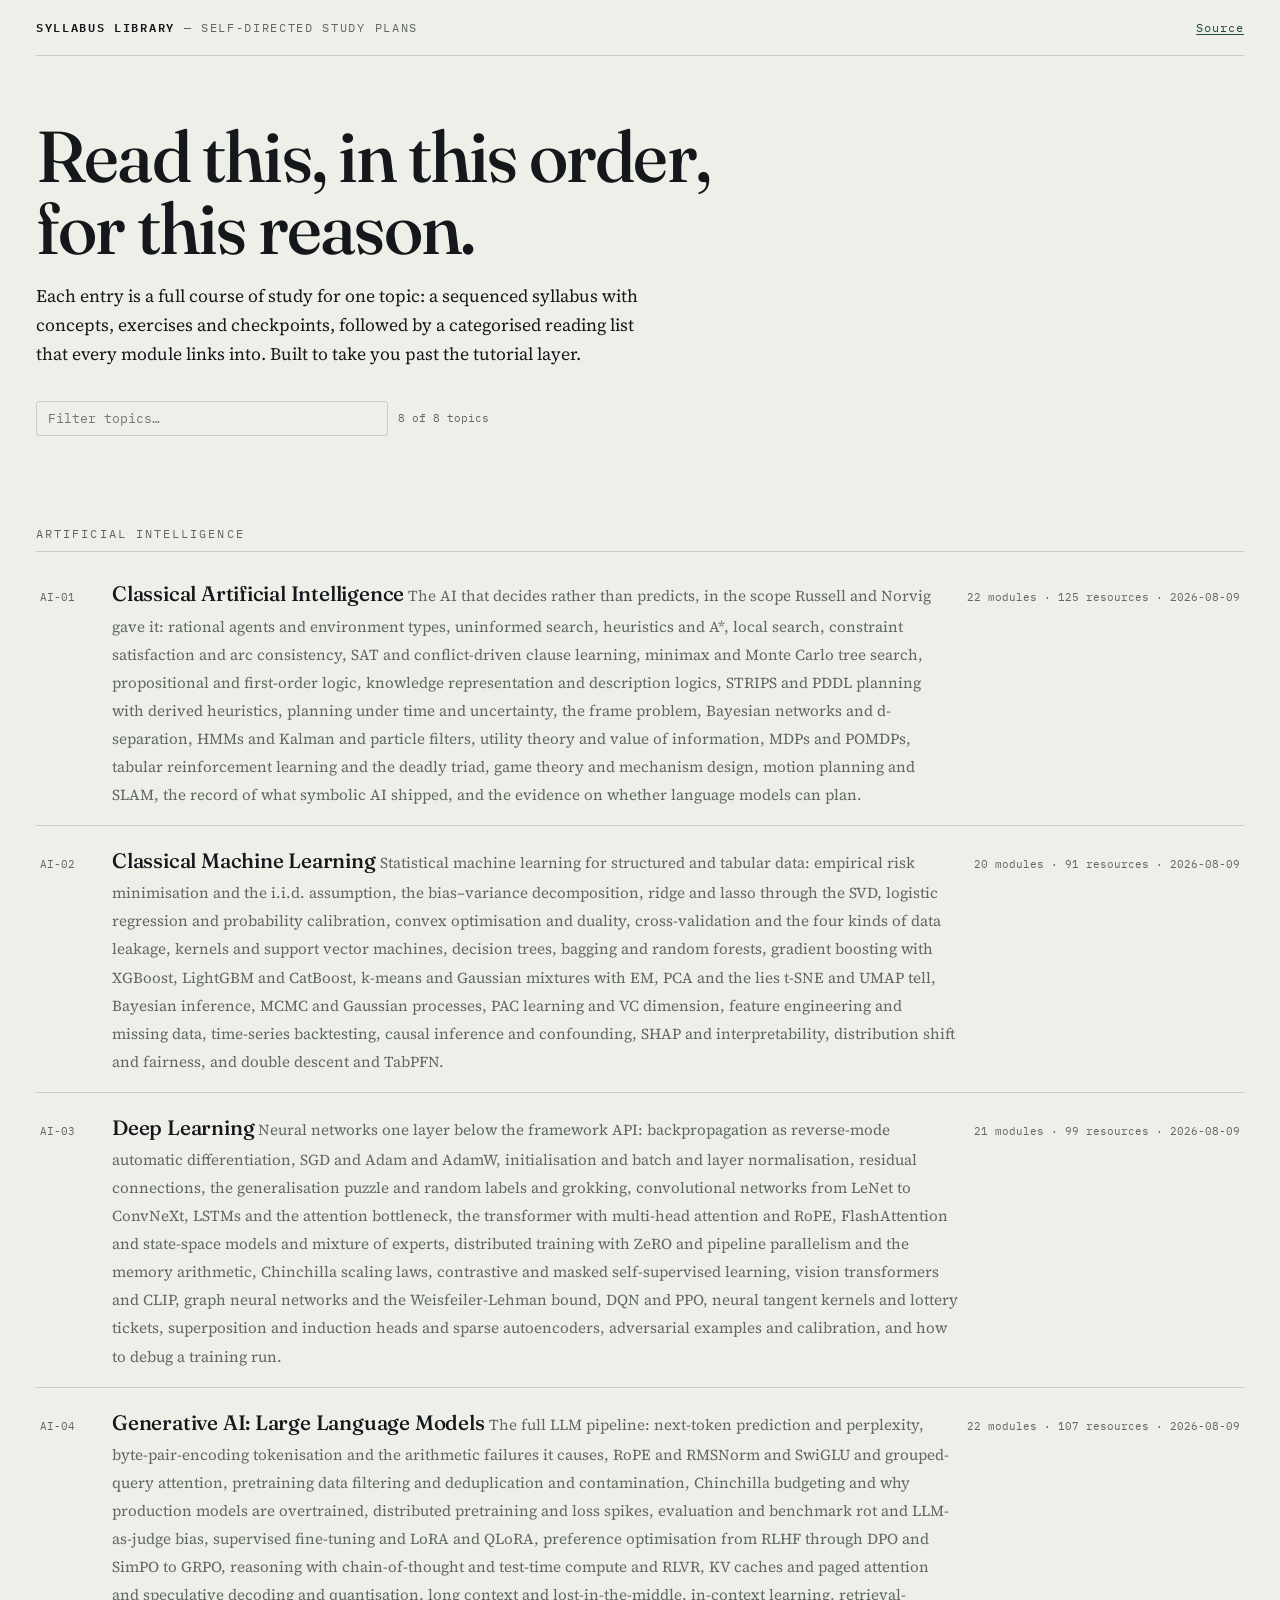
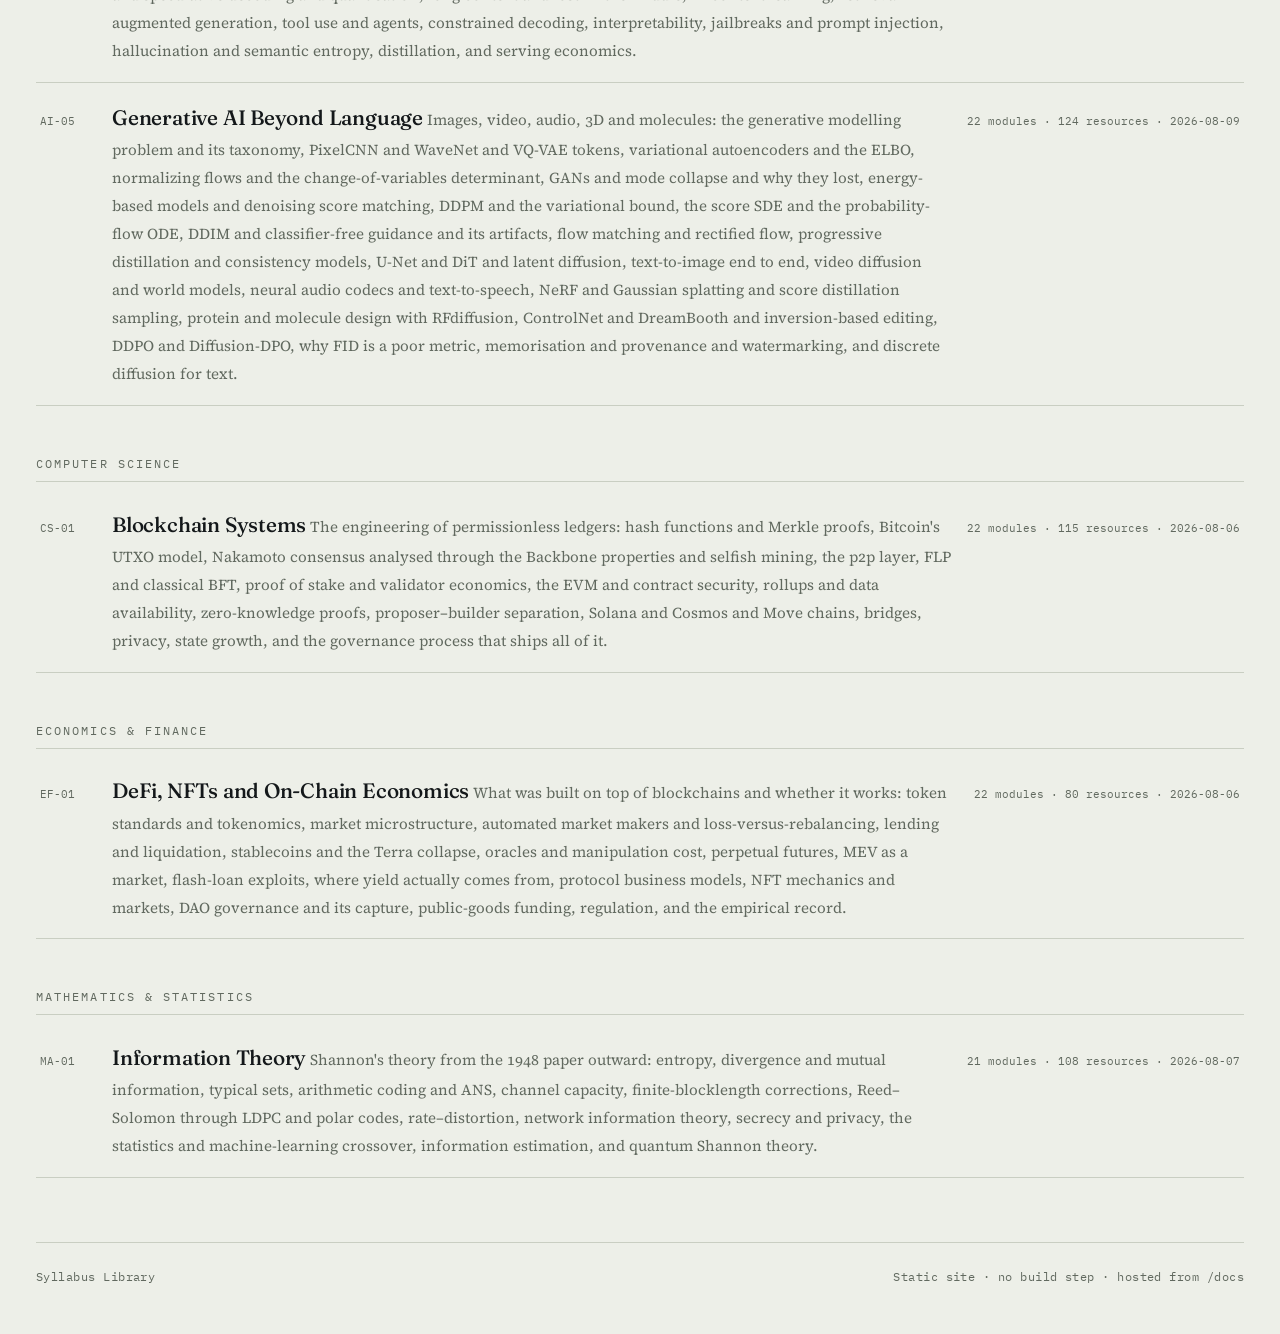
==== commit 62acc847: "Add Generative AI Beyond Language syllabus (AI-05) Twenty-two modules covering generative modelling " ====
--- a/docs/index.html
+++ b/docs/index.html
@@ -100,6 +100,16 @@
               <span class="card-meta">22 modules · 107 resources · 2026-08-09</span>
             </a>
           </li>
+          <li class="card">
+            <a href="generative-models-beyond-language/">
+              <span class="card-code">AI-05</span>
+              <span>
+                <span class="card-title">Generative AI Beyond Language</span>
+                <span class="card-desc">Images, video, audio, 3D and molecules: the generative modelling problem and its taxonomy, PixelCNN and WaveNet and VQ-VAE tokens, variational autoencoders and the ELBO, normalizing flows and the change-of-variables determinant, GANs and mode collapse and why they lost, energy-based models and denoising score matching, DDPM and the variational bound, the score SDE and the probability-flow ODE, DDIM and classifier-free guidance and its artifacts, flow matching and rectified flow, progressive distillation and consistency models, U-Net and DiT and latent diffusion, text-to-image end to end, video diffusion and world models, neural audio codecs and text-to-speech, NeRF and Gaussian splatting and score distillation sampling, protein and molecule design with RFdiffusion, ControlNet and DreamBooth and inversion-based editing, DDPO and Diffusion-DPO, why FID is a poor metric, memorisation and provenance and watermarking, and discrete diffusion for text.</span>
+              </span>
+              <span class="card-meta">22 modules · 124 resources · 2026-08-09</span>
+            </a>
+          </li>
         </ul>
       </section>
       <section class="cat-group">
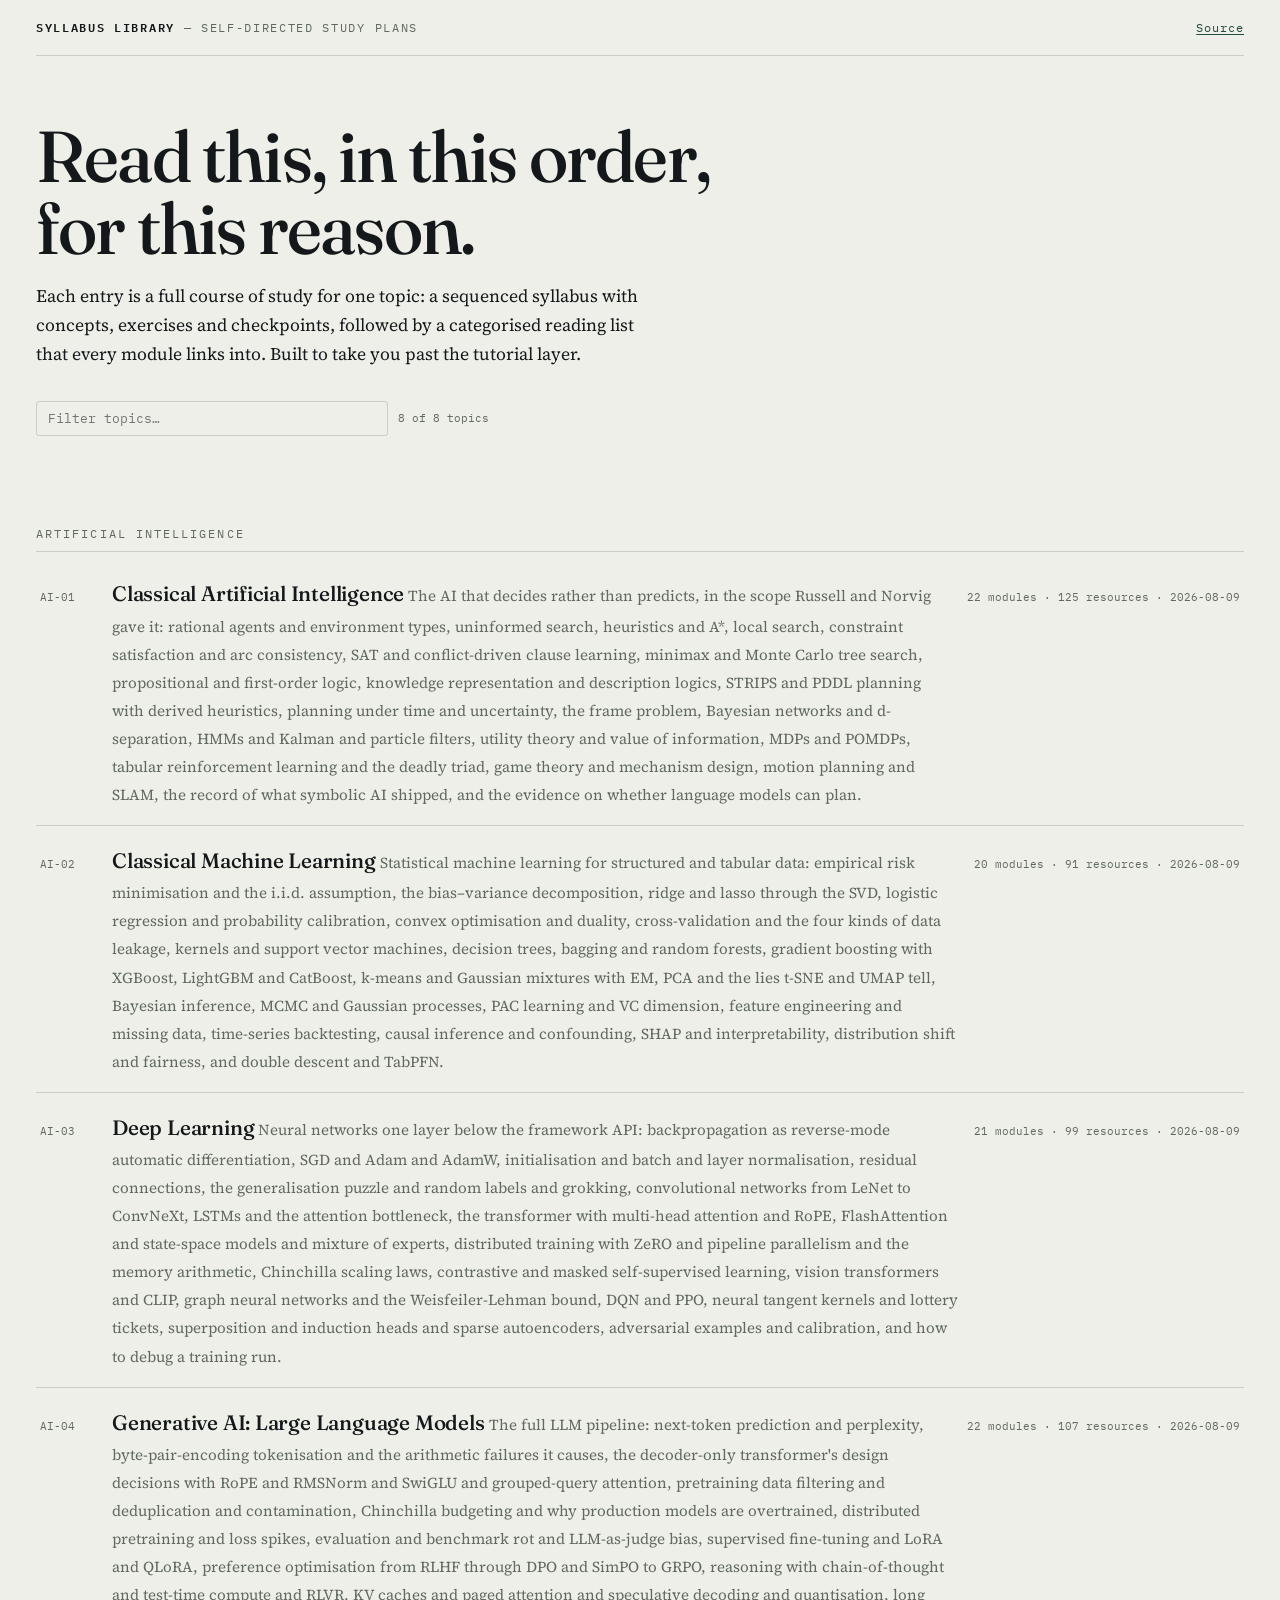
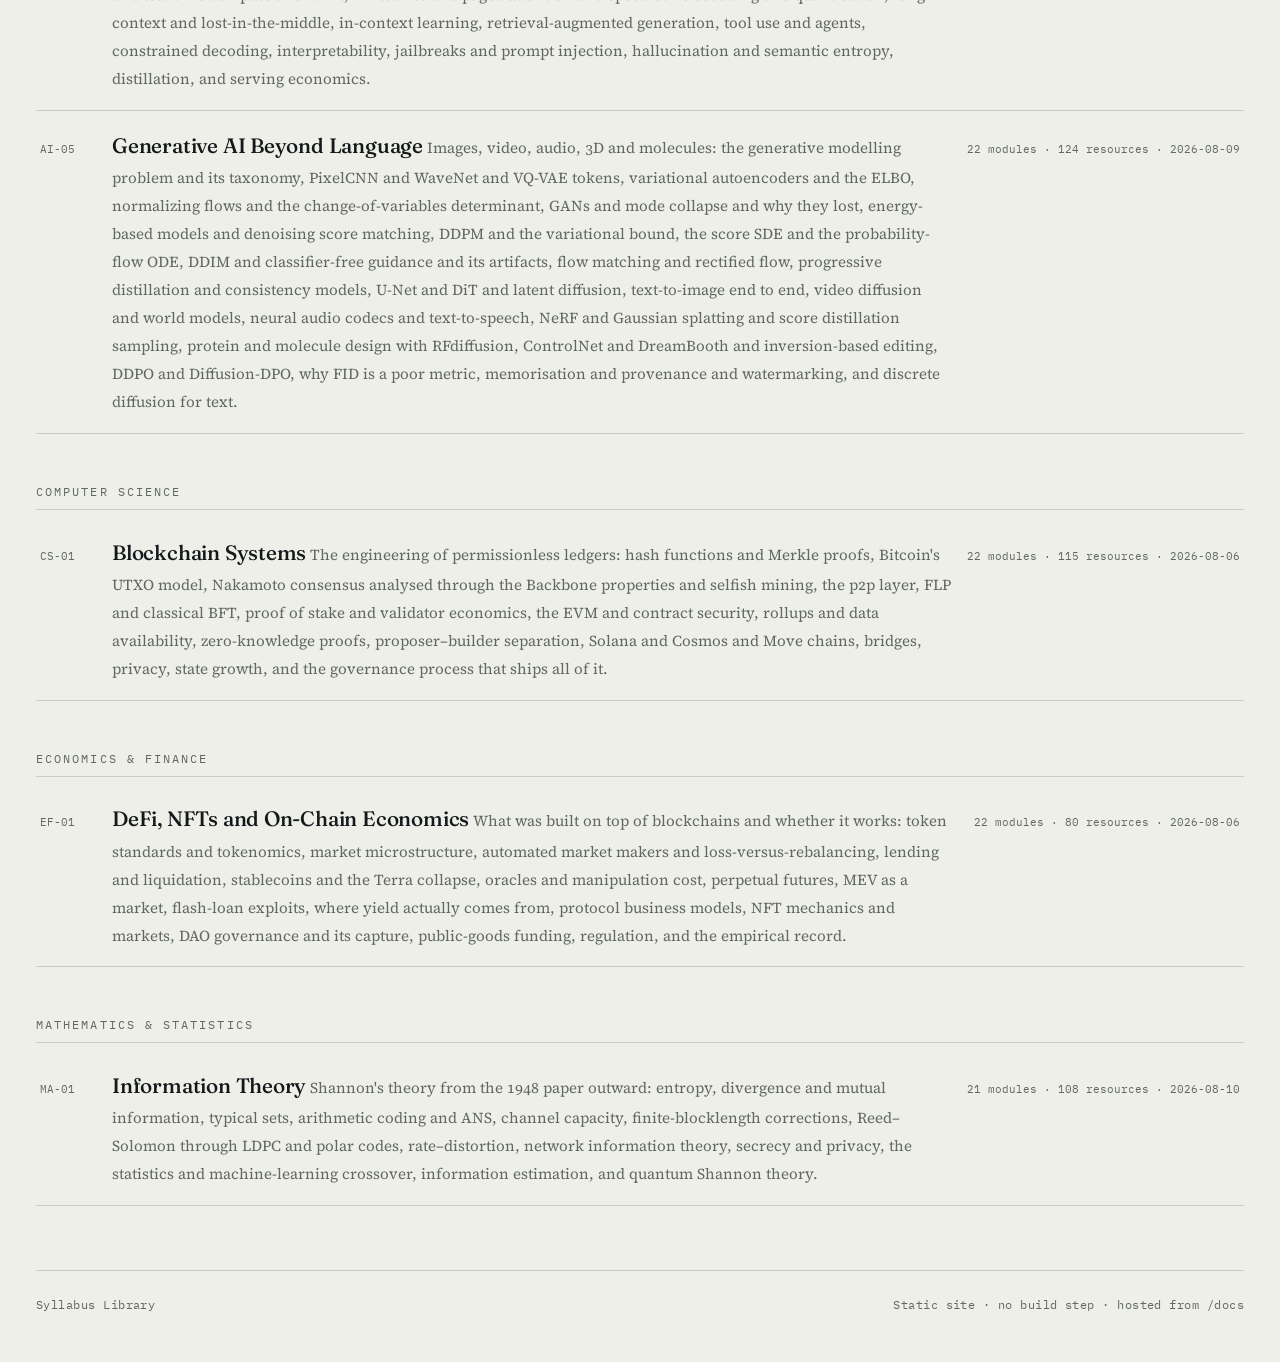
==== commit b805769a: "Link information theory to the new AI pages, and log the session The Information Theory page's "Wher" ====
--- a/docs/index.html
+++ b/docs/index.html
@@ -95,7 +95,7 @@
               <span class="card-code">AI-04</span>
               <span>
                 <span class="card-title">Generative AI: Large Language Models</span>
-                <span class="card-desc">The full LLM pipeline: next-token prediction and perplexity, byte-pair-encoding tokenisation and the arithmetic failures it causes, RoPE and RMSNorm and SwiGLU and grouped-query attention, pretraining data filtering and deduplication and contamination, Chinchilla budgeting and why production models are overtrained, distributed pretraining and loss spikes, evaluation and benchmark rot and LLM-as-judge bias, supervised fine-tuning and LoRA and QLoRA, preference optimisation from RLHF through DPO and SimPO to GRPO, reasoning with chain-of-thought and test-time compute and RLVR, KV caches and paged attention and speculative decoding and quantisation, long context and lost-in-the-middle, in-context learning, retrieval-augmented generation, tool use and agents, constrained decoding, interpretability, jailbreaks and prompt injection, hallucination and semantic entropy, distillation, and serving economics.</span>
+                <span class="card-desc">The full LLM pipeline: next-token prediction and perplexity, byte-pair-encoding tokenisation and the arithmetic failures it causes, the decoder-only transformer's design decisions with RoPE and RMSNorm and SwiGLU and grouped-query attention, pretraining data filtering and deduplication and contamination, Chinchilla budgeting and why production models are overtrained, distributed pretraining and loss spikes, evaluation and benchmark rot and LLM-as-judge bias, supervised fine-tuning and LoRA and QLoRA, preference optimisation from RLHF through DPO and SimPO to GRPO, reasoning with chain-of-thought and test-time compute and RLVR, KV caches and paged attention and speculative decoding and quantisation, long context and lost-in-the-middle, in-context learning, retrieval-augmented generation, tool use and agents, constrained decoding, interpretability, jailbreaks and prompt injection, hallucination and semantic entropy, distillation, and serving economics.</span>
               </span>
               <span class="card-meta">22 modules · 107 resources · 2026-08-09</span>
             </a>
@@ -152,7 +152,7 @@
                 <span class="card-title">Information Theory</span>
                 <span class="card-desc">Shannon's theory from the 1948 paper outward: entropy, divergence and mutual information, typical sets, arithmetic coding and ANS, channel capacity, finite-blocklength corrections, Reed–Solomon through LDPC and polar codes, rate–distortion, network information theory, secrecy and privacy, the statistics and machine-learning crossover, information estimation, and quantum Shannon theory.</span>
               </span>
-              <span class="card-meta">21 modules · 108 resources · 2026-08-07</span>
+              <span class="card-meta">21 modules · 108 resources · 2026-08-10</span>
             </a>
           </li>
         </ul>
